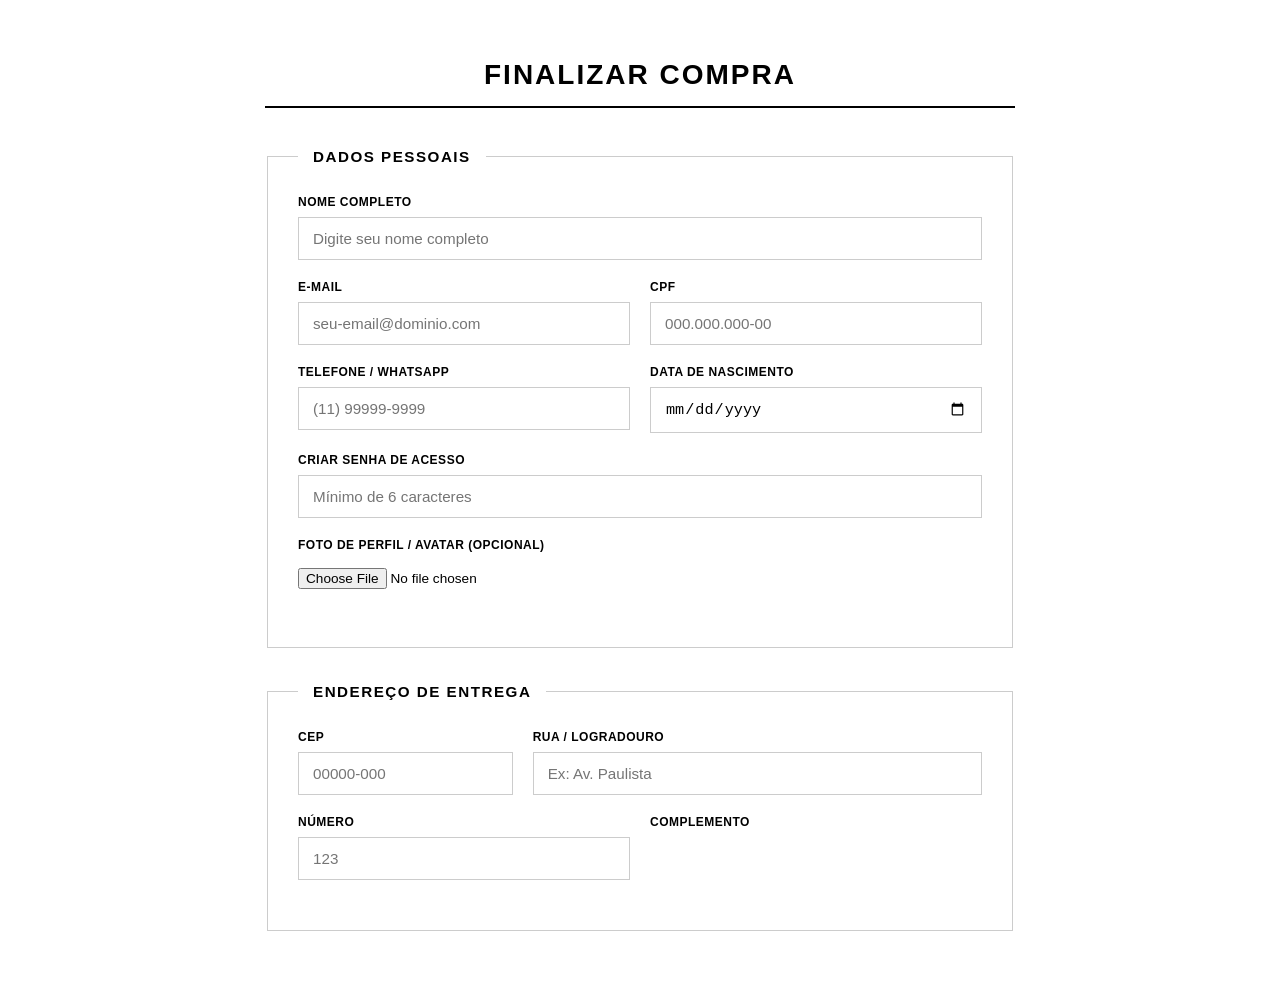
==== cadastro.html @ aa8ab653 "Projeto completo E-commerce HTML5 e CSS3" ====
<!DOCTYPE html>
<html lang="pt-BR">
<head>
    <meta charset="UTF-8">
    <meta name="viewport" content="width=device-width, initial-scale=1.0">
    <title>Sephora Collection | Finalizar Compra</title>
    <!-- Link para FontAwesome para os ícones de pagamento (Pix, Visa, Mastercard, Boleto) -->
    <link rel="stylesheet" href="https://cloudflare.com">
    <style>
        :root {
            --sephora-black: #000000;
            --sephora-gray-dark: #1c1c1c;
            --sephora-gray-light: #f6f6f6;
            --sephora-border: #cccccc;
            --success-color: #008a5b; /* Verde Sephora para validação positiva */
            --error-color: #d90429;    /* Vermelho vibrante para erros */
            --text-color: #000000;
        }

        body {
            font-family: "Helvetica Neue", Helvetica, Arial, sans-serif;
            background-color: #ffffff;
            color: var(--text-color);
            margin: 0;
            padding: 40px 20px;
            display: flex;
            justify-content: center;
        }

        .checkout-container {
            width: 100%;
            max-width: 750px;
            background: #ffffff;
            padding: 0;
        }

        h1 {
            text-align: center;
            font-size: 1.75rem;
            font-weight: 700;
            text-transform: uppercase;
            letter-spacing: 2px;
            margin-bottom: 40px;
            color: var(--sephora-black);
            border-bottom: 2px solid var(--sephora-black);
            padding-bottom: 15px;
        }

        fieldset {
            border: 1px solid var(--sephora-border);
            border-radius: 0; /* Design Sephora usa bordas retas */
            padding: 30px;
            margin-bottom: 35px;
            background-color: #ffffff;
        }

        legend {
            font-weight: 700;
            text-transform: uppercase;
            letter-spacing: 1.5px;
            padding: 0 15px;
            color: var(--sephora-black);
            font-size: 0.95rem;
        }

        .form-group {
            display: flex;
            flex-direction: column;
            margin-bottom: 20px;
        }

        .form-row {
            display: grid;
            grid-template-columns: repeat(auto-fit, minmax(180px, 1fr));
            gap: 20px;
        }

        label {
            margin-bottom: 8px;
            font-size: 0.75rem;
            font-weight: 700;
            text-transform: uppercase;
            letter-spacing: 0.5px;
        }

        /* Estilização Base dos Inputs no Padrão Sephora */
        input[type="text"],
        input[type="email"],
        input[type="tel"],
        input[type="password"],
        input[type="date"],
        select {
            padding: 12px 14px;
            border: 1px solid var(--sephora-border);
            border-radius: 0; /* Bordas retas */
            font-size: 0.95rem;
            outline: none;
            transition: border-color 0.2s ease, box-shadow 0.2s ease;
            background-color: #ffffff;
        }

        /* Requisito 3: Pseudo-classes de Estilização Avançada e Validação */
        input:focus, select:focus {
            border-color: var(--sephora-black);
            box-shadow: 0 0 0 1px var(--sephora-black);
        }

        input:focus:valid, select:focus:valid {
            border-color: var(--success-color);
            box-shadow: 0 0 0 1px var(--success-color);
        }

        input:focus:invalid, select:focus:invalid {
            border-color: var(--error-color);
            box-shadow: 0 0 0 1px var(--error-color);
        }

        input[type="file"] {
            padding: 8px 0;
            font-size: 0.85rem;
        }

        /* Estilização Exclusiva do Bloco de Pagamento (Visual Clean) */
        .payment-options {
            display: flex;
            flex-direction: column;
            gap: 15px;
        }

        .payment-item {
            position: relative;
        }

        .payment-label {
            display: flex;
            align-items: center;
            justify-content: space-between;
            padding: 18px 20px;
            border: 1px solid var(--sephora-border);
            border-radius: 0;
            cursor: pointer;
            background: #ffffff;
            transition: all 0.2s ease;
        }

        .payment-label:hover {
            background-color: var(--sephora-gray-light);
        }

        .payment-info {
            display: flex;
            align-items: center;
            font-size: 0.85rem;
            font-weight: 700;
            text-transform: uppercase;
            letter-spacing: 0.5px;
        }

        .payment-icons i {
            font-size: 1.8rem;
            color: var(--sephora-gray-dark);
            margin-left: 8px;
            vertical-align: middle;
        }

        /* Marcador ativo customizado quando selecionado */
        input[type="radio"]:checked + .payment-label {
            border: 2px solid var(--sephora-black);
            background-color: var(--sephora-gray-light);
        }

        /* Esconde estruturalmente o input mantendo acessível à W3C */
        .sr-only {
            position: absolute;
            width: 1px;
            height: 1px;
            padding: 0;
            margin: -1px;
            overflow: hidden;
            clip: rect(0, 0, 0, 0);
            border: 0;
        }

        /* Termos de uso e Botão Principal Sacola/Checkout */
        .terms-container {
            display: flex;
            align-items: flex-start;
            gap: 12px;
            margin-top: 10px;
            margin-bottom: 35px;
            font-size: 0.85rem;
            line-height: 1.4;
        }

        .terms-container input {
            width: 18px;
            height: 18px;
            margin-top: 2px;
            cursor: pointer;
            border-radius: 0;
            accent-color: var(--sephora-black);
        }

        .btn-submit {
            width: 100%;
            padding: 20px;
            background-color: var(--sephora-black);
            color: #ffffff;
            border: none;
            border-radius: 0;
            font-size: 1rem;
            font-weight: 700;
            text-transform: uppercase;
            letter-spacing: 2px;
            cursor: pointer;
            transition: background-color 0.2s ease;
        }

        .btn-submit:hover {
            background-color: #333333;
        }
    </style>
</head>
<body>

    <div class="checkout-container">
        <h1>Finalizar Compra</h1>

        <form action="#" method="POST" enctype="multipart/form-data">
            
            <!-- BLOCO 1: DADOS PESSOAIS -->
            <fieldset>
                <legend>Dados Pessoais</legend>
                
                <div class="form-group">
                    <label prejudices for="nome">Nome Completo</label>
                    <input type="text" id="nome" name="nome" required placeholder="Digite seu nome completo">
                </div>

                <div class="form-row">
                    <div class="form-group">
                        <label for="email">E-mail</label>
                        <input type="email" id="email" name="email" required placeholder="seu-email@dominio.com">
                    </div>
                    <div class="form-group">
                        <label for="cpf">CPF</label>
                        <input type="text" id="cpf" name="cpf" required 
                               pattern="\d{3}\.?\d{3}\.?\d{3}-?\d{2}" 
                               placeholder="000.000.000-00" 
                               title="Digite o CPF no formato 000.000.000-00">
                    </div>
                </div>

                <div class="form-row">
                    <div class="form-group">
                        <label for="telefone">Telefone / WhatsApp</label>
                        <input type="tel" id="telefone" name="telefone" required placeholder="(11) 99999-9999">
                    </div>
                    <div class="form-group">
                        <label for="nascimento">Data de Nascimento</label>
                        <input type="date" id="nascimento" name="nascimento" required>
                    </div>
                </div>

                <div class="form-group">
                    <label for="senha">Criar Senha de Acesso</label>
                    <input type="password" id="senha" name="senha" required minlength="6" placeholder="Mínimo de 6 caracteres">
                </div>

                <div class="form-group">
                    <label for="avatar">Foto de Perfil / Avatar (Opcional)</label>
                    <input type="file" id="avatar" name="avatar" accept="image/*">
                </div>
            </fieldset>

            <!-- BLOCO 2: ENDEREÇO DE ENTREGA -->
            <fieldset>
                <legend>Endereço de Entrega</legend>

                <div class="form-row">
                    <div class="form-group">
                        <label for="cep">CEP</label>
                        <input type="text" id="cep" name="cep" required pattern="\d{5}-?\d{3}" placeholder="00000-000">
                    </div>
                    <div class="form-group" style="grid-column: span 2;">
                        <label for="rua">Rua / Logradouro</label>
                        <input type="text" id="rua" name="rua" required placeholder="Ex: Av. Paulista">
                    </div>
                </div>

                <div class="form-row">
                    <div class="form-group">
                        <label for="numero">Número</label>
                        <input type="text" id="numero" name="numero" required placeholder="123">
                    </div>
                    <div class="form-group">
                        <label for="complemento">Complemento</label>
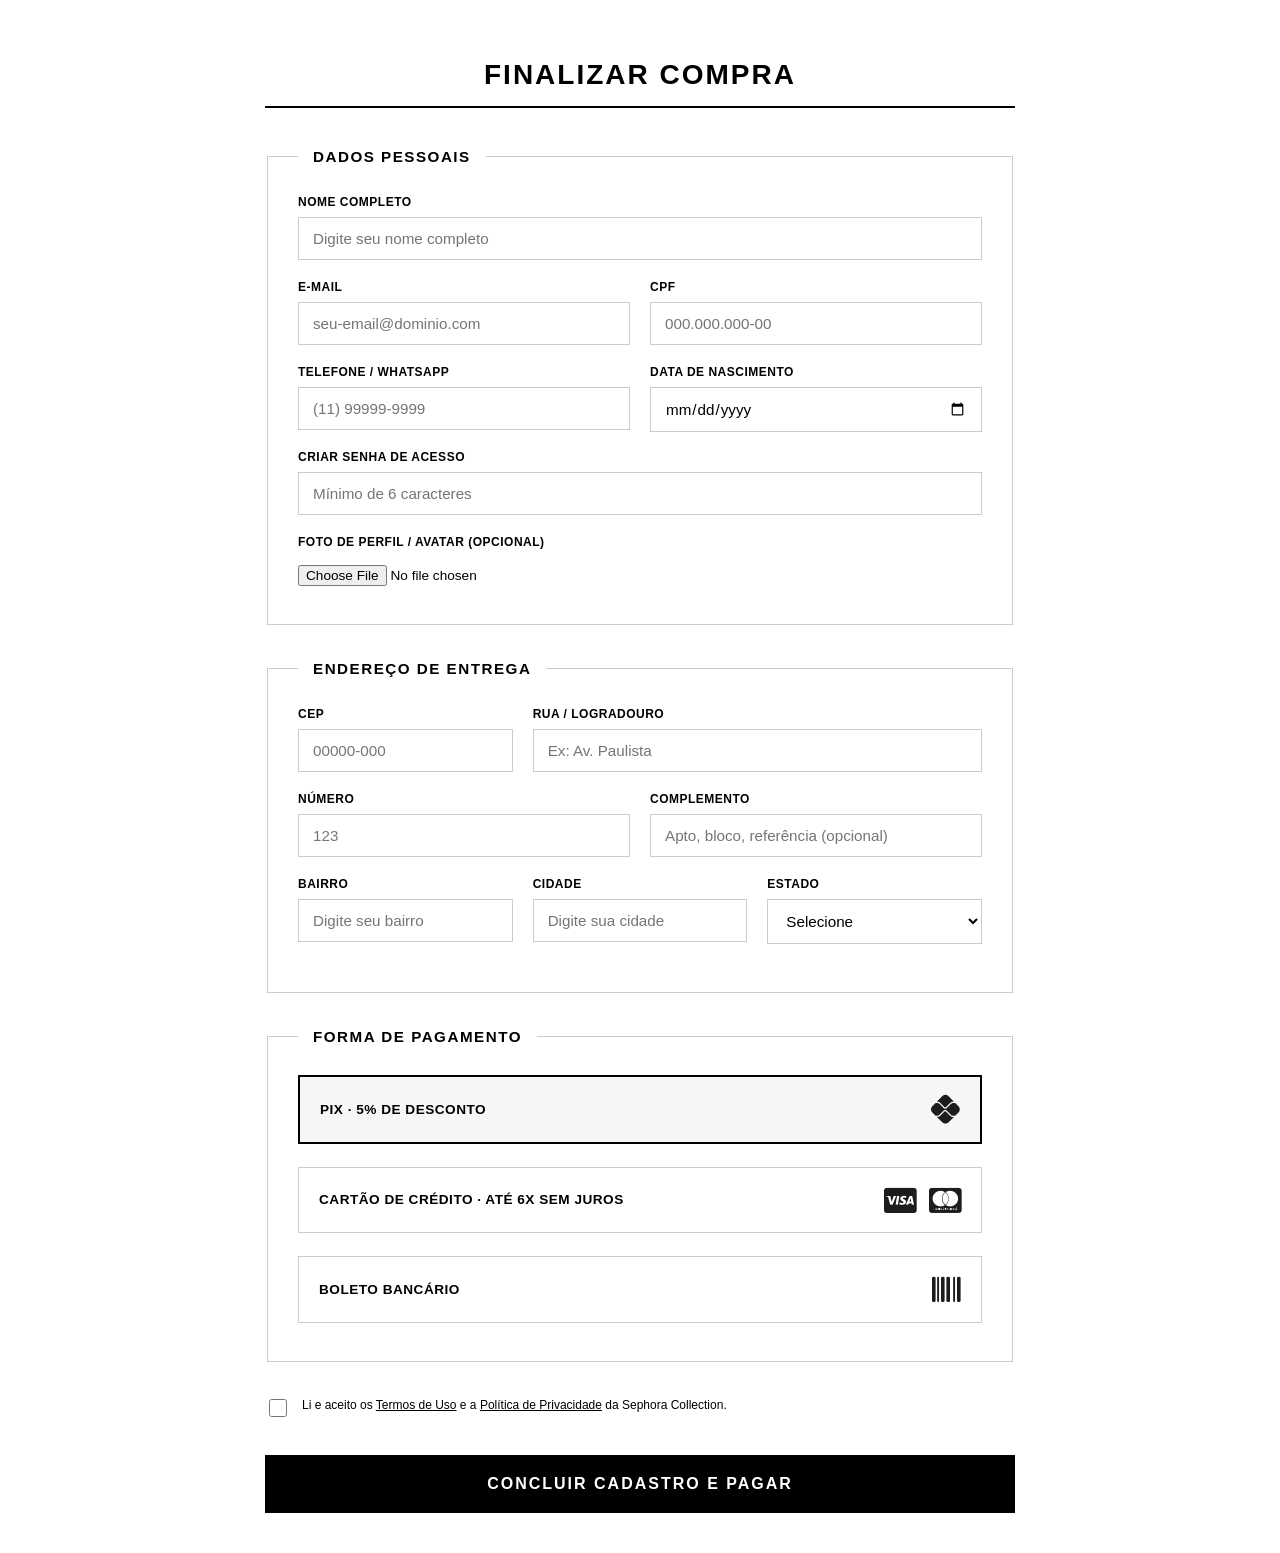
==== commit 752a3f56: "Update cadastro.html" ====
--- a/cadastro.html
+++ b/cadastro.html
@@ -5,7 +5,7 @@
     <meta name="viewport" content="width=device-width, initial-scale=1.0">
     <title>Sephora Collection | Finalizar Compra</title>
     <!-- Link para FontAwesome para os ícones de pagamento (Pix, Visa, Mastercard, Boleto) -->
-    <link rel="stylesheet" href="https://cloudflare.com">
+    <link rel="stylesheet" href="https://cdnjs.cloudflare.com/ajax/libs/font-awesome/6.5.1/css/all.min.css">
     <style>
         :root {
             --sephora-black: #000000;
@@ -15,6 +15,10 @@
             --success-color: #008a5b; /* Verde Sephora para validação positiva */
             --error-color: #d90429;    /* Vermelho vibrante para erros */
             --text-color: #000000;
+        }
+
+        * {
+            box-sizing: border-box;
         }
 
         body {
@@ -69,6 +73,10 @@
             margin-bottom: 20px;
         }
 
+        .form-group:last-child {
+            margin-bottom: 0;
+        }
+
         .form-row {
             display: grid;
             grid-template-columns: repeat(auto-fit, minmax(180px, 1fr));
@@ -90,13 +98,16 @@
         input[type="password"],
         input[type="date"],
         select {
+            width: 100%;
             padding: 12px 14px;
             border: 1px solid var(--sephora-border);
             border-radius: 0; /* Bordas retas */
             font-size: 0.95rem;
+            font-family: inherit;
             outline: none;
             transition: border-color 0.2s ease, box-shadow 0.2s ease;
             background-color: #ffffff;
+            color: var(--text-color);
         }
 
         /* Requisito 3: Pseudo-classes de Estilização Avançada e Validação */
@@ -167,6 +178,11 @@
         input[type="radio"]:checked + .payment-label {
             border: 2px solid var(--sephora-black);
             background-color: var(--sephora-gray-light);
+        }
+
+        .payment-item input[type="radio"]:focus-visible + .payment-label {
+            outline: 2px solid var(--sephora-black);
+            outline-offset: 2px;
         }
 
         /* Esconde estruturalmente o input mantendo acessível à W3C */
@@ -178,6 +194,7 @@
             margin: -1px;
             overflow: hidden;
             clip: rect(0, 0, 0, 0);
+            white-space: nowrap;
             border: 0;
         }
 
@@ -199,6 +216,11 @@
             cursor: pointer;
             border-radius: 0;
             accent-color: var(--sephora-black);
+        }
+
+        .terms-container a {
+            color: var(--sephora-black);
+            text-decoration: underline;
         }
 
         .btn-submit {
@@ -219,6 +241,11 @@
         .btn-submit:hover {
             background-color: #333333;
         }
+
+        .btn-submit:focus-visible {
+            outline: 2px solid var(--sephora-black);
+            outline-offset: 3px;
+        }
     </style>
 </head>
 <body>
@@ -227,13 +254,13 @@
         <h1>Finalizar Compra</h1>
 
         <form action="#" method="POST" enctype="multipart/form-data">
-            
+
             <!-- BLOCO 1: DADOS PESSOAIS -->
             <fieldset>
                 <legend>Dados Pessoais</legend>
-                
+
                 <div class="form-group">
-                    <label prejudices for="nome">Nome Completo</label>
+                    <label for="nome">Nome Completo</label>
                     <input type="text" id="nome" name="nome" required placeholder="Digite seu nome completo">
                 </div>
 
@@ -244,9 +271,10 @@
                     </div>
                     <div class="form-group">
                         <label for="cpf">CPF</label>
-                        <input type="text" id="cpf" name="cpf" required 
-                               pattern="\d{3}\.?\d{3}\.?\d{3}-?\d{2}" 
-                               placeholder="000.000.000-00" 
+                        <input type="text" id="cpf" name="cpf" required
+                               pattern="\d{3}\.?\d{3}\.?\d{3}-?\d{2}"
+                               placeholder="000.000.000-00"
+                               inputmode="numeric"
                                title="Digite o CPF no formato 000.000.000-00">
                     </div>
                 </div>
@@ -254,7 +282,9 @@
                 <div class="form-row">
                     <div class="form-group">
                         <label for="telefone">Telefone / WhatsApp</label>
-                        <input type="tel" id="telefone" name="telefone" required placeholder="(11) 99999-9999">
+                        <input type="tel" id="telefone" name="telefone" required
+                               pattern="\(?\d{2}\)?\s?\d{4,5}-?\d{4}"
+                               placeholder="(11) 99999-9999">
                     </div>
                     <div class="form-group">
                         <label for="nascimento">Data de Nascimento</label>
@@ -280,7 +310,7 @@
                 <div class="form-row">
                     <div class="form-group">
                         <label for="cep">CEP</label>
-                        <input type="text" id="cep" name="cep" required pattern="\d{5}-?\d{3}" placeholder="00000-000">
+                        <input type="text" id="cep" name="cep" required pattern="\d{5}-?\d{3}" inputmode="numeric" placeholder="00000-000">
                     </div>
                     <div class="form-group" style="grid-column: span 2;">
                         <label for="rua">Rua / Logradouro</label>
@@ -295,5 +325,100 @@
                     </div>
                     <div class="form-group">
                         <label for="complemento">Complemento</label>
-
-
+                        <input type="text" id="complemento" name="complemento" placeholder="Apto, bloco, referência (opcional)">
+                    </div>
+                </div>
+
+                <div class="form-row">
+                    <div class="form-group">
+                        <label for="bairro">Bairro</label>
+                        <input type="text" id="bairro" name="bairro" required placeholder="Digite seu bairro">
+                    </div>
+                    <div class="form-group">
+                        <label for="cidade">Cidade</label>
+                        <input type="text" id="cidade" name="cidade" required placeholder="Digite sua cidade">
+                    </div>
+                    <div class="form-group">
+                        <label for="estado">Estado</label>
+                        <select id="estado" name="estado" required>
+                            <option value="" selected disabled>Selecione</option>
+                            <option value="AC">AC</option>
+                            <option value="AL">AL</option>
+                            <option value="AM">AM</option>
+                            <option value="AP">AP</option>
+                            <option value="BA">BA</option>
+                            <option value="CE">CE</option>
+                            <option value="DF">DF</option>
+                            <option value="ES">ES</option>
+                            <option value="GO">GO</option>
+                            <option value="MA">MA</option>
+                            <option value="MG">MG</option>
+                            <option value="MS">MS</option>
+                            <option value="MT">MT</option>
+                            <option value="PA">PA</option>
+                            <option value="PB">PB</option>
+                            <option value="PE">PE</option>
+                            <option value="PI">PI</option>
+                            <option value="PR">PR</option>
+                            <option value="RJ">RJ</option>
+                            <option value="RN">RN</option>
+                            <option value="RO">RO</option>
+                            <option value="RR">RR</option>
+                            <option value="RS">RS</option>
+                            <option value="SC">SC</option>
+                            <option value="SE">SE</option>
+                            <option value="SP">SP</option>
+                            <option value="TO">TO</option>
+                        </select>
+                    </div>
+                </div>
+            </fieldset>
+
+            <!-- BLOCO 3: FORMA DE PAGAMENTO -->
+            <fieldset>
+                <legend>Forma de Pagamento</legend>
+
+                <div class="payment-options">
+                    <div class="payment-item">
+                        <input type="radio" id="pagamento-pix" name="pagamento" value="pix" class="sr-only" required checked>
+                        <label for="pagamento-pix" class="payment-label">
+                            <span class="payment-info">Pix · 5% de desconto</span>
+                            <span class="payment-icons"><i class="fa-brands fa-pix" aria-hidden="true"></i></span>
+                        </label>
+                    </div>
+
+                    <div class="payment-item">
+                        <input type="radio" id="pagamento-cartao" name="pagamento" value="cartao" class="sr-only">
+                        <label for="pagamento-cartao" class="payment-label">
+                            <span class="payment-info">Cartão de Crédito · até 6x sem juros</span>
+                            <span class="payment-icons">
+                                <i class="fa-brands fa-cc-visa" aria-hidden="true"></i>
+                                <i class="fa-brands fa-cc-mastercard" aria-hidden="true"></i>
+                            </span>
+                        </label>
+                    </div>
+
+                    <div class="payment-item">
+                        <input type="radio" id="pagamento-boleto" name="pagamento" value="boleto" class="sr-only">
+                        <label for="pagamento-boleto" class="payment-label">
+                            <span class="payment-info">Boleto Bancário</span>
+                            <span class="payment-icons"><i class="fa-solid fa-barcode" aria-hidden="true"></i></span>
+                        </label>
+                    </div>
+                </div>
+            </fieldset>
+
+            <div class="terms-container">
+                <input type="checkbox" id="termos" name="termos" required>
+                <label for="termos" style="margin-bottom:0; text-transform:none; font-weight:400; letter-spacing:normal;">
+                    Li e aceito os <a href="#">Termos de Uso</a> e a <a href="#">Política de Privacidade</a> da Sephora Collection.
+                </label>
+            </div>
+
+            <button type="submit" class="btn-submit">Concluir Cadastro e Pagar</button>
+
+        </form>
+    </div>
+
+</body>
+</html>
